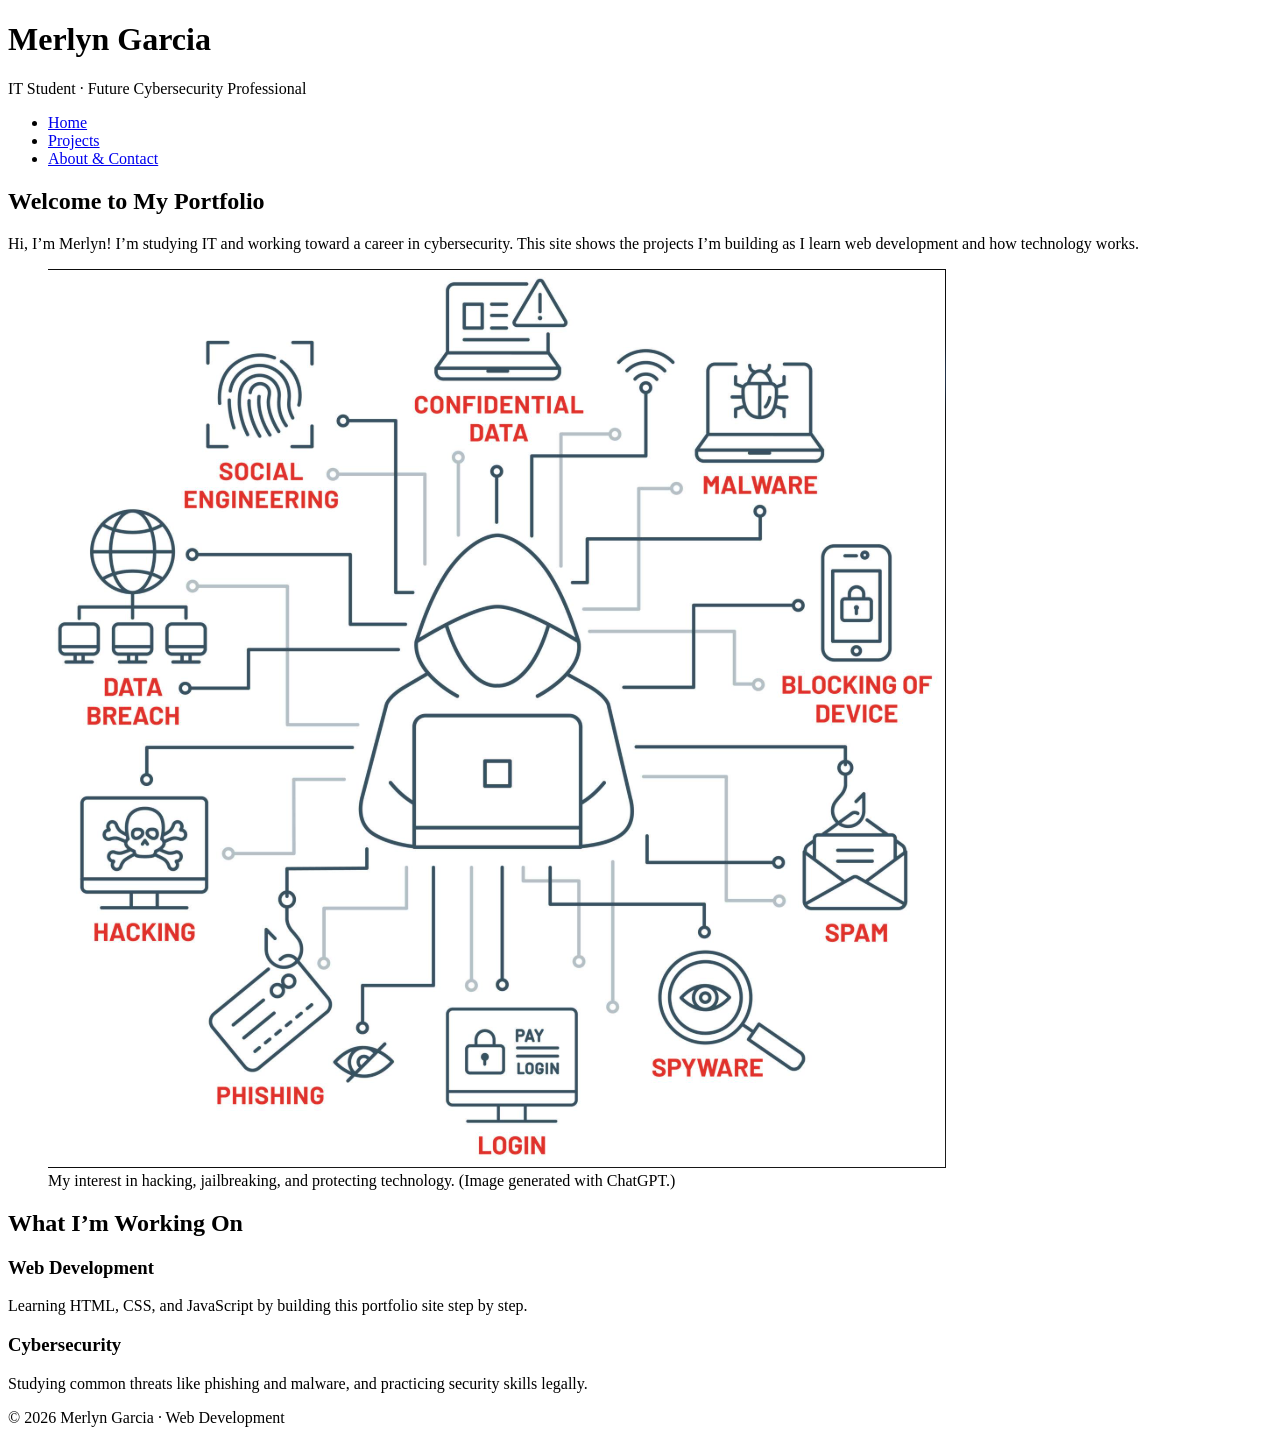
==== index.html @ 86410c29 "Add Milestone 1 HTML skeleton and wireframe" ====
<!DOCTYPE html>
<html lang="en">
<head>
  <meta charset="UTF-8">
  <meta name="viewport" content="width=device-width, initial-scale=1.0">
  <meta name="description" content="Personal portfolio of Merlyn Garcia, an IT student working toward a career in cybersecurity.">
  <title>Home | Merlyn Garcia</title>
</head>
<body>

  <header>
    <h1>Merlyn Garcia</h1>
    <p>IT Student &middot; Future Cybersecurity Professional</p>
    <nav>
      <ul>
        <li><a href="index.html">Home</a></li>
        <li><a href="projects.html">Projects</a></li>
        <li><a href="about.html">About &amp; Contact</a></li>
      </ul>
    </nav>
  </header>

  <main>

    <section id="intro">
      <h2>Welcome to My Portfolio</h2>
      <p>Hi, I’m Merlyn! I’m studying IT and working toward a career in cybersecurity. This site shows the projects I’m building as I learn web development and how technology works.</p>
      <figure>
        <img src="photo.png" alt="Illustration of a hooded hacker at a laptop, surrounded by icons of cyber threats like phishing, malware, spyware, spam, data breaches, and social engineering">
        <figcaption>My interest in hacking, jailbreaking, and protecting technology. (Image generated with ChatGPT.)</figcaption>
      </figure>
    </section>

    <section id="highlights">
      <h2>What I’m Working On</h2>

      <article>
        <h3>Web Development</h3>
        <p>Learning HTML, CSS, and JavaScript by building this portfolio site step by step.</p>
      </article>

      <article>
        <h3>Cybersecurity</h3>
        <p>Studying common threats like phishing and malware, and practicing security skills legally.</p>
      </article>
    </section>

  </main>

  <footer>
    <p>&copy; 2026 Merlyn Garcia &middot; Web Development</p>
  </footer>

</body>
</html>
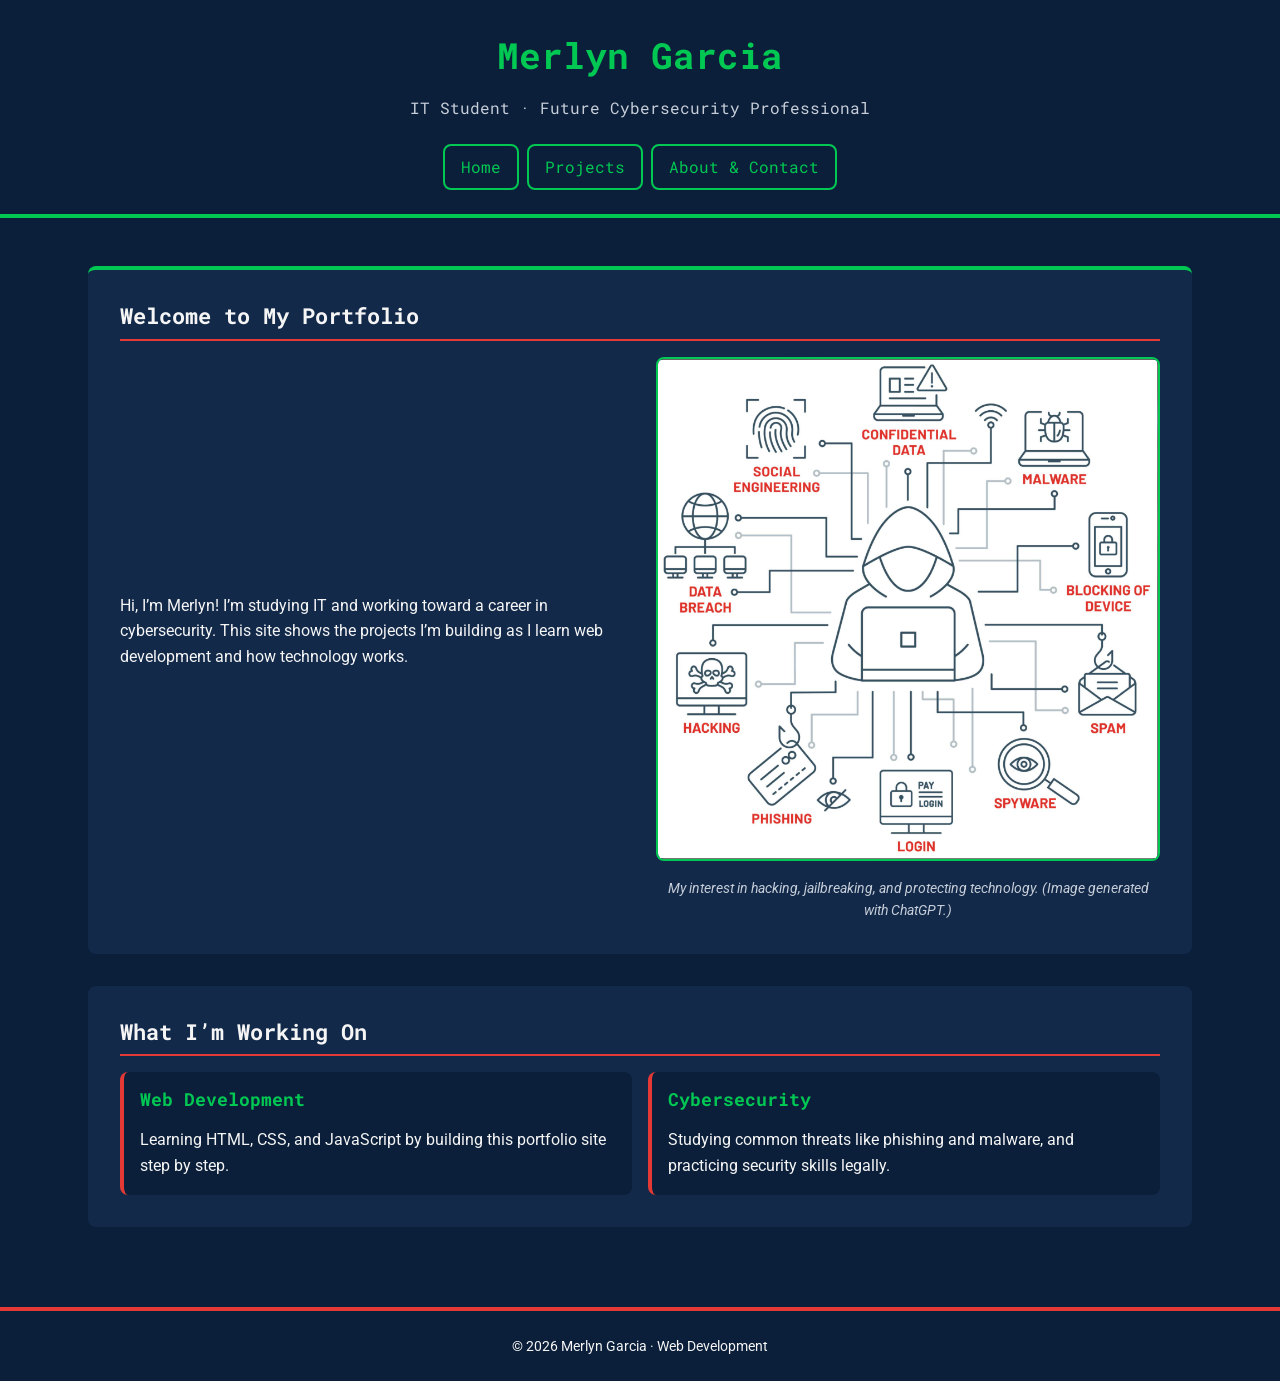
==== commit 4846e97e: "Link stylesheet and add layout classes to Home page" ====
--- a/index.html
+++ b/index.html
@@ -5,12 +5,16 @@
   <meta name="viewport" content="width=device-width, initial-scale=1.0">
   <meta name="description" content="Personal portfolio of Merlyn Garcia, an IT student working toward a career in cybersecurity.">
   <title>Home | Merlyn Garcia</title>
+  <link rel="preconnect" href="https://fonts.googleapis.com">
+  <link rel="preconnect" href="https://fonts.gstatic.com" crossorigin>
+  <link href="https://fonts.googleapis.com/css2?family=Roboto+Mono:wght@500;700&family=Roboto:wght@400;700&display=swap" rel="stylesheet">
+  <link rel="stylesheet" href="style.css">
 </head>
 <body>
 
   <header>
     <h1>Merlyn Garcia</h1>
-    <p>IT Student &middot; Future Cybersecurity Professional</p>
+    <p class="tagline">IT Student &middot; Future Cybersecurity Professional</p>
     <nav>
       <ul>
         <li><a href="index.html">Home</a></li>
@@ -24,25 +28,29 @@
 
     <section id="intro">
       <h2>Welcome to My Portfolio</h2>
-      <p>Hi, I’m Merlyn! I’m studying IT and working toward a career in cybersecurity. This site shows the projects I’m building as I learn web development and how technology works.</p>
+      <div class="intro-layout">
+        <p>Hi, I’m Merlyn! I’m studying IT and working toward a career in cybersecurity. This site shows the projects I’m building as I learn web development and how technology works.</p>
       <figure>
         <img src="photo.png" alt="Illustration of a hooded hacker at a laptop, surrounded by icons of cyber threats like phishing, malware, spyware, spam, data breaches, and social engineering">
         <figcaption>My interest in hacking, jailbreaking, and protecting technology. (Image generated with ChatGPT.)</figcaption>
       </figure>
+      </div>
     </section>
 
     <section id="highlights">
       <h2>What I’m Working On</h2>
 
-      <article>
+      <div class="card-grid">
+      <article class="card">
         <h3>Web Development</h3>
         <p>Learning HTML, CSS, and JavaScript by building this portfolio site step by step.</p>
       </article>
 
-      <article>
+      <article class="card">
         <h3>Cybersecurity</h3>
         <p>Studying common threats like phishing and malware, and practicing security skills legally.</p>
       </article>
+      </div>
     </section>
 
   </main>
--- a/style.css
+++ b/style.css
@@ -0,0 +1,241 @@
+/* ==========================================================
+   Milestone 2: Styled & Responsive
+   Color palette (from my wireframe):
+     Navy:       #0b1f3a  (page background)
+     Dark navy:  #12294a  (cards / sections)
+     Green:      #00c853  (links, accents)
+     Red:        #e53935  (highlights, borders)
+     Light gray: #f5f5f5  (text)
+   Fonts (Google Fonts):
+     Headings: Roboto Mono   Body: Roboto
+   Spacing system: multiples of 8px (8, 16, 24, 32, 48)
+   Mobile-first: base styles are for phones (320px+),
+   then @media queries add tablet (768px) and desktop (1200px)
+   ========================================================== */
+
+/* ---------- Type selectors ---------- */
+
+* {
+  box-sizing: border-box;
+}
+
+body {
+  margin: 0;
+  font-family: "Roboto", Arial, sans-serif;
+  font-size: 1rem;
+  line-height: 1.6;
+  color: #f5f5f5;
+  background-color: #0b1f3a;
+}
+
+h1,
+h2,
+h3 {
+  font-family: "Roboto Mono", "Courier New", monospace;
+  line-height: 1.3;
+  margin: 0 0 16px;
+}
+
+h1 {
+  font-size: 1.75rem;
+  color: #00c853;
+}
+
+h2 {
+  font-size: 1.375rem;
+  padding-bottom: 8px;
+  border-bottom: 2px solid #e53935;
+}
+
+h3 {
+  font-size: 1.125rem;
+  color: #00c853;
+}
+
+p {
+  margin: 0 0 16px;
+}
+
+a {
+  color: #00c853;
+}
+
+a:hover,
+a:focus {
+  color: #f5f5f5;
+}
+
+header {
+  padding: 32px 16px 24px;
+  text-align: center;
+  border-bottom: 4px solid #00c853;
+}
+
+nav ul {
+  display: flex;
+  flex-direction: column;
+  gap: 8px;
+  margin: 24px 0 0;
+  padding: 0;
+  list-style: none;
+}
+
+nav a {
+  display: block;
+  padding: 8px 16px;
+  font-family: "Roboto Mono", "Courier New", monospace;
+  text-decoration: none;
+  border: 2px solid #00c853;
+  border-radius: 8px;
+}
+
+nav a:hover,
+nav a:focus {
+  color: #0b1f3a;
+  background-color: #00c853;
+}
+
+main {
+  max-width: 1104px;
+  margin: 0 auto;
+  padding: 32px 16px;
+}
+
+section {
+  margin-bottom: 32px;
+  padding: 24px 16px;
+  background-color: #12294a;
+  border-radius: 8px;
+}
+
+figure {
+  margin: 24px 0 0;
+  text-align: center;
+}
+
+img {
+  max-width: 100%;
+  height: auto;
+  border: 2px solid #00c853;
+  border-radius: 8px;
+}
+
+figcaption {
+  margin-top: 8px;
+  font-size: 0.875rem;
+  font-style: italic;
+  color: #c7ced9;
+}
+
+ul,
+ol {
+  margin: 0;
+  padding-left: 24px;
+}
+
+footer {
+  padding: 24px 16px;
+  text-align: center;
+  font-size: 0.875rem;
+  border-top: 4px solid #e53935;
+}
+
+footer p {
+  margin: 0;
+}
+
+/* ---------- Class selectors ---------- */
+
+.tagline {
+  margin: 0;
+  font-family: "Roboto Mono", "Courier New", monospace;
+  color: #c7ced9;
+}
+
+/* Multi-column layout: CSS Grid. One column on phones,
+   more columns at wider screens (see @media below). */
+.card-grid {
+  display: grid;
+  grid-template-columns: 1fr;
+  gap: 16px;
+}
+
+.card {
+  padding: 16px;
+  background-color: #0b1f3a;
+  border-left: 4px solid #e53935;
+  border-radius: 8px;
+}
+
+.card p:last-child {
+  margin-bottom: 0;
+}
+
+.placeholder {
+  font-style: italic;
+  color: #c7ced9;
+}
+
+/* ---------- ID selectors ---------- */
+
+#intro {
+  border-top: 4px solid #00c853;
+}
+
+#contact {
+  text-align: center;
+}
+
+/* ==========================================================
+   Tablet: 768px and wider
+   - nav links sit side by side in a row
+   - cards become 2 columns
+   ========================================================== */
+@media (min-width: 768px) {
+  h1 {
+    font-size: 2.25rem;
+  }
+
+  nav ul {
+    flex-direction: row;
+    justify-content: center;
+    flex-wrap: wrap;
+  }
+
+  section {
+    padding: 32px;
+  }
+
+  .card-grid {
+    grid-template-columns: repeat(2, 1fr);
+  }
+}
+
+/* ==========================================================
+   Desktop: 1200px and wider
+   - intro text and image sit side by side (Flexbox)
+   - project cards become 3 columns
+   ========================================================== */
+@media (min-width: 1200px) {
+  main {
+    padding: 48px 0;
+  }
+
+  #intro .intro-layout {
+    display: flex;
+    align-items: center;
+    gap: 32px;
+  }
+
+  #intro .intro-layout > * {
+    flex: 1;
+  }
+
+  #intro figure {
+    margin-top: 0;
+  }
+
+  .card-grid.three-up {
+    grid-template-columns: repeat(3, 1fr);
+  }
+}
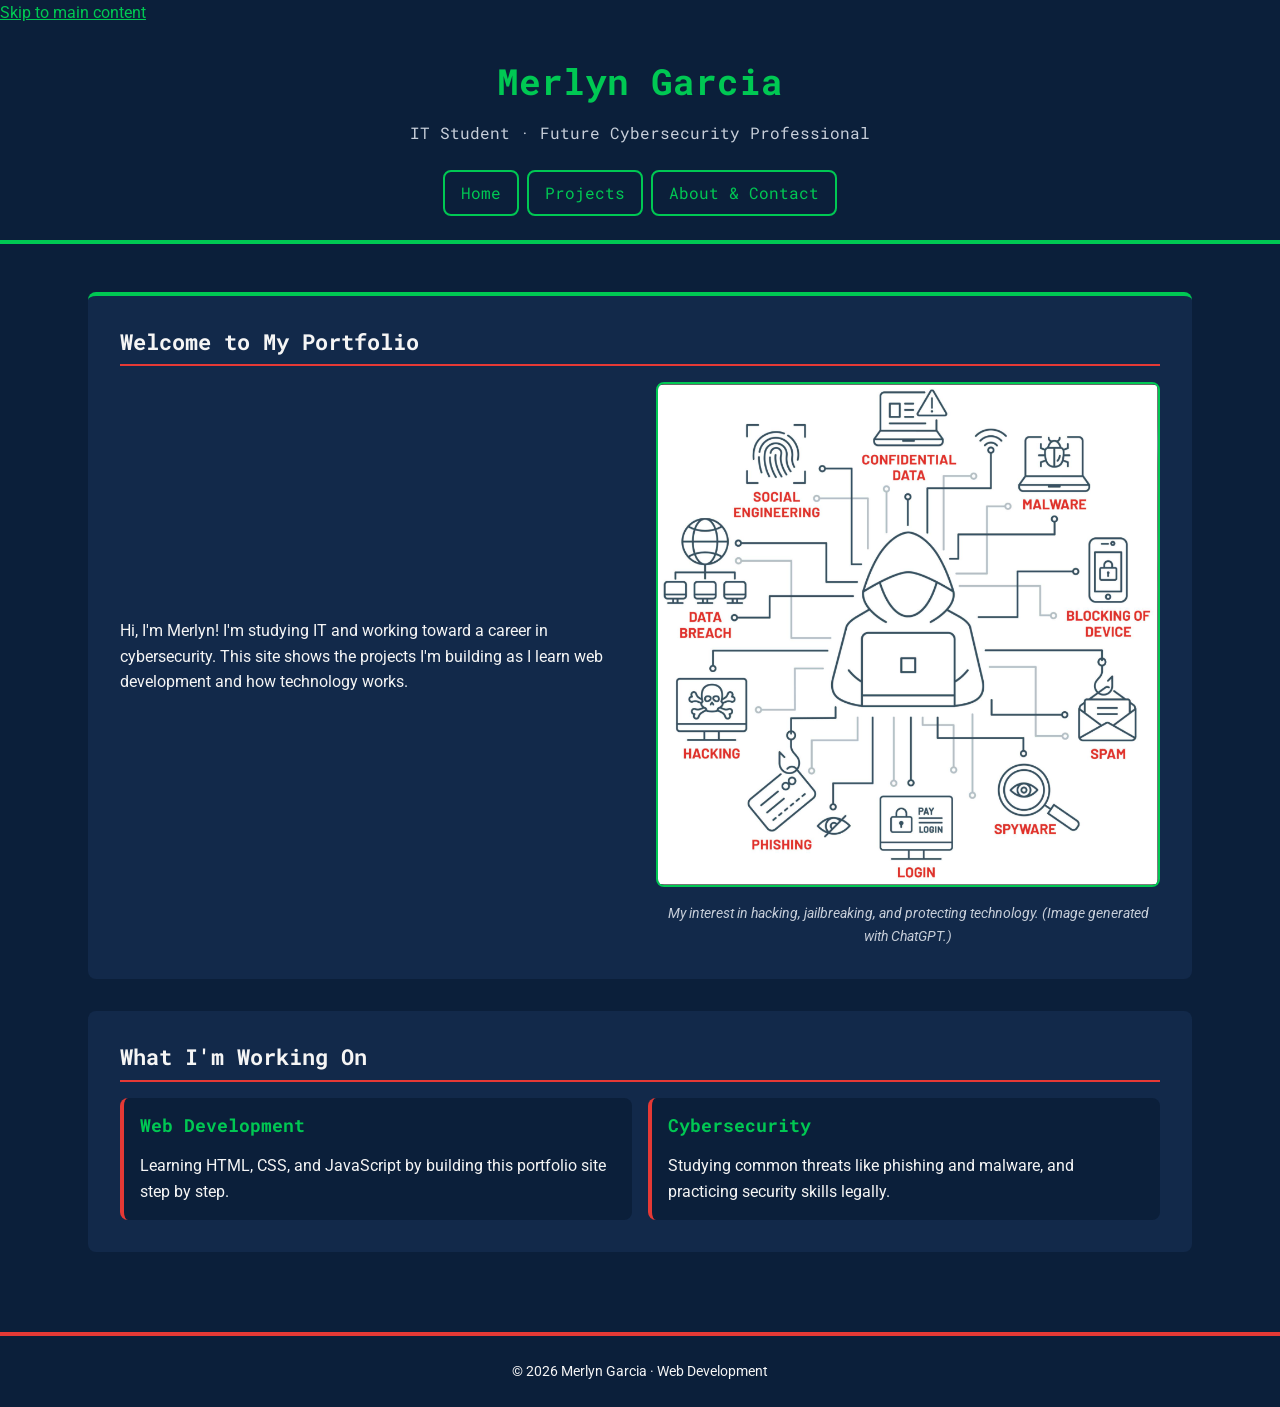
==== commit 59db4444: "Update index.html" ====
--- a/index.html
+++ b/index.html
@@ -1,63 +1,65 @@
 <!DOCTYPE html>
 <html lang="en">
 <head>
-  <meta charset="UTF-8">
-  <meta name="viewport" content="width=device-width, initial-scale=1.0">
-  <meta name="description" content="Personal portfolio of Merlyn Garcia, an IT student working toward a career in cybersecurity.">
-  <title>Home | Merlyn Garcia</title>
-  <link rel="preconnect" href="https://fonts.googleapis.com">
-  <link rel="preconnect" href="https://fonts.gstatic.com" crossorigin>
-  <link href="https://fonts.googleapis.com/css2?family=Roboto+Mono:wght@500;700&family=Roboto:wght@400;700&display=swap" rel="stylesheet">
-  <link rel="stylesheet" href="style.css">
+<meta charset="UTF-8">
+<meta name="viewport" content="width=device-width, initial-scale=1.0">
+<meta name="description" content="Personal portfolio of Merlyn Garcia, an IT student working toward a career in cybersecurity.">
+<title>Home | Merlyn Garcia</title>
+<link rel="preconnect" href="https://fonts.googleapis.com">
+<link rel="preconnect" href="https://fonts.gstatic.com" crossorigin>
+<link href="https://fonts.googleapis.com/css2?family=Roboto+Mono:wght@500;700&family=Roboto:wght@400;700&display=swap" rel="stylesheet">
+<link rel="stylesheet" href="style.css">
 </head>
 <body>
 
-  <header>
-    <h1>Merlyn Garcia</h1>
-    <p class="tagline">IT Student &middot; Future Cybersecurity Professional</p>
-    <nav>
-      <ul>
-        <li><a href="index.html">Home</a></li>
-        <li><a href="projects.html">Projects</a></li>
-        <li><a href="about.html">About &amp; Contact</a></li>
-      </ul>
-    </nav>
-  </header>
+<a href="#main-content" class="skip-link">Skip to main content</a>
 
-  <main>
+<header>
+<h1>Merlyn Garcia</h1>
+<p class="tagline">IT Student &middot; Future Cybersecurity Professional</p>
+<nav>
+<ul>
+<li><a href="index.html" aria-current="page">Home</a></li>
+<li><a href="projects.html">Projects</a></li>
+<li><a href="about.html">About &amp; Contact</a></li>
+</ul>
+</nav>
+</header>
 
-    <section id="intro">
-      <h2>Welcome to My Portfolio</h2>
-      <div class="intro-layout">
-        <p>Hi, I’m Merlyn! I’m studying IT and working toward a career in cybersecurity. This site shows the projects I’m building as I learn web development and how technology works.</p>
-      <figure>
-        <img src="photo.png" alt="Illustration of a hooded hacker at a laptop, surrounded by icons of cyber threats like phishing, malware, spyware, spam, data breaches, and social engineering">
-        <figcaption>My interest in hacking, jailbreaking, and protecting technology. (Image generated with ChatGPT.)</figcaption>
-      </figure>
-      </div>
-    </section>
+<main id="main-content">
 
-    <section id="highlights">
-      <h2>What I’m Working On</h2>
+<section id="intro">
+<h2>Welcome to My Portfolio</h2>
+<div class="intro-layout">
+<p>Hi, I'm Merlyn! I'm studying IT and working toward a career in cybersecurity. This site shows the projects I'm building as I learn web development and how technology works.</p>
+<figure>
+<img src="photo.png" alt="Illustration of a hooded hacker at a laptop with cybersecurity icons">
+<figcaption>My interest in hacking, jailbreaking, and protecting technology. (Image generated with ChatGPT.)</figcaption>
+</figure>
+</div>
+</section>
 
-      <div class="card-grid">
-      <article class="card">
-        <h3>Web Development</h3>
-        <p>Learning HTML, CSS, and JavaScript by building this portfolio site step by step.</p>
-      </article>
+<section id="highlights">
+<h2>What I'm Working On</h2>
 
-      <article class="card">
-        <h3>Cybersecurity</h3>
-        <p>Studying common threats like phishing and malware, and practicing security skills legally.</p>
-      </article>
-      </div>
-    </section>
+<div class="card-grid">
+<article class="card">
+<h3>Web Development</h3>
+<p>Learning HTML, CSS, and JavaScript by building this portfolio site step by step.</p>
+</article>
 
-  </main>
+<article class="card">
+<h3>Cybersecurity</h3>
+<p>Studying common threats like phishing and malware, and practicing security skills legally.</p>
+</article>
+</div>
+</section>
 
-  <footer>
-    <p>&copy; 2026 Merlyn Garcia &middot; Web Development</p>
-  </footer>
+</main>
+
+<footer>
+<p>&copy; 2026 Merlyn Garcia &middot; Web Development</p>
+</footer>
 
 </body>
 </html>
